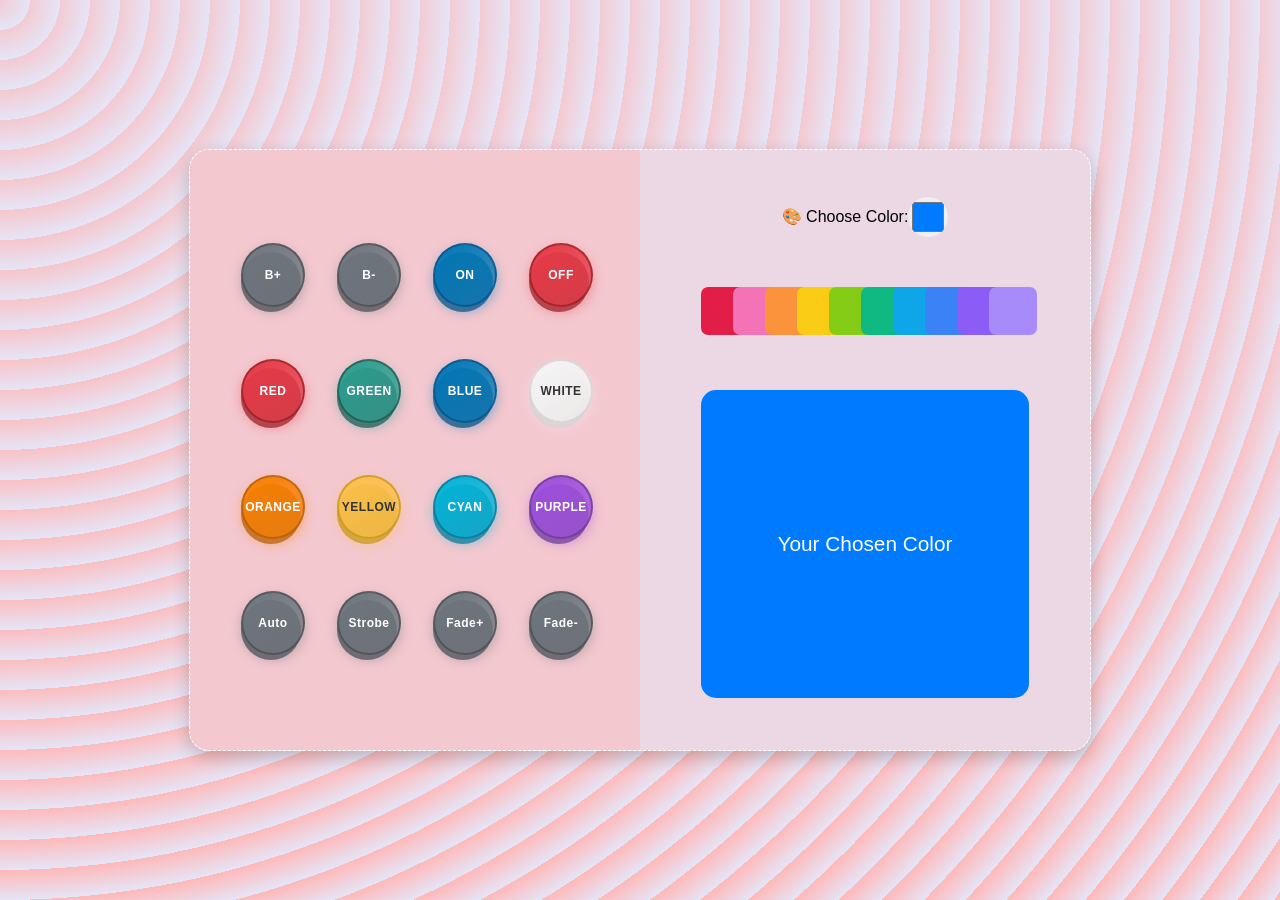
==== web/index.html @ a991ebcf "Add files via upload ESP32 MicroPython code & Web Interface." ====
<!DOCTYPE html>
<html lang="en">
<head>
  <meta charset="UTF-8" />
  <meta name="viewport" content="width=device-width, initial-scale=1.0" />
  <link rel="stylesheet" href="style.css" />
  <title>Smart Remote</title>
</head>
<head>
  <link
    rel="stylesheet"
    href="https://cdnjs.cloudflare.com/ajax/libs/animate.css/4.1.1/animate.min.css"
  />
</head>
<style>
.btn-class-name {
  display: inline-flex;
  align-items: center;
  justify-content: center;
  /* background: #ccc; Example background */
  border: none;
  border-radius: 12px;
  width: 60px;       /* adjust as needed */
  height: 60px;      /* adjust as needed */
  cursor: pointer;
  position: relative;
}

.btn-class-name .front {
  display: flex;
  align-items: center;
  justify-content: center;
  width: 100%;
  height: 100%;
}

.btn-class-name .front img {
  width: 60%;      /* adjust percentage for size */
  height: auto;
  object-fit: contain;
}
</style>
<div class="container-back"></div>
<div class="popup " id="popup">
  <div class="popup-content animate__animated animate__backInUp">
    <h2>Enter Time</h2>
    <label>Start Time:</label><br>
    <input type="time" id="startTime"><br>
    <label>End Time:</label><br>
    <input type="time" id="endTime"><br>

    <button class="save-btn" id="saveTime">Save</button>
    <button class="close-btn" id="closePopup">Close</button>
  </div>
</div>

<!-- Toast Notification -->
<div class="toast" id="toast">
  <div class="toast-content" id="toastContent">
    This is a toast message.
  </div>
  <div class="toast-icon">
    ⚡
  </div>
</div>

<body>

  <div class="container animate__animated animate__lightSpeedInLeft">
    <!-- LEFT PANEL -->
    <div class="left-cont ">
      <div class="remote">

        <!-- Row 1 -->
        <div class="row">
          <button class="btn-class-name gray"><span class="back"></span><span class="front">B+</span></button>
          <button class="btn-class-name gray"><span class="back"></span><span class="front">B-</span></button>
          <button class="btn-class-name blue"><span class="back"></span><span class="front">ON</span></button>
          <button class="btn-class-name red"><span class="back"></span><span class="front">OFF</span></button>
        </div>

        <!-- Row 2 -->
        <div class="row">
          <button class="btn-class-name red"><span class="back"></span><span class="front">RED</span></button>
          <button class="btn-class-name green"><span class="back"></span><span class="front">GREEN</span></button>
          <button class="btn-class-name blue"><span class="back"></span><span class="front">BLUE</span></button>
          <button class="btn-class-name white"><span class="back"></span><span class="front">WHITE</span></button>
        </div>

        <!-- Row 3 -->
        <div class="row">
          <button class="btn-class-name orange"><span class="back"></span><span class="front">ORANGE</span></button>
          <button class="btn-class-name yellow"><span class="back"></span><span class="front">YELLOW</span></button>
          <button class="btn-class-name cyan"><span class="back"></span><span class="front">CYAN</span></button>
          <button class="btn-class-name purple"><span class="back"></span><span class="front">PURPLE</span></button>
        </div>

        <!-- Row 4 -->
        <div class="row">
          <!-- <button class="btn-class-name gray" id="openPopup"><span class="back"></span><span class="front">Sleep</span></button> -->
          <button class="btn-class-name gray"><span class="back"></span><span class="front">Auto</span></button>
          <button class="btn-class-name gray"><span class="back"></span><span class="front">Strobe</span></button>
          <button class="btn-class-name gray"><span class="back"></span><span class="front">Fade+</span></button>
          <button class="btn-class-name gray"><span class="back"></span><span class="front">Fade-</span></button>
        </div>
      </div>
      <p id="buttonMessage" style="text-align:center; font-weight:bold; margin-top:10px;"></p>

    </div>

    <!-- RIGHT PANEL -->
    <div class="right-cont">
      <div class="top-right-cont">
        <label for="colorPicker">🎨 Choose Color:</label>
        <input type="color" id="colorPicker" value="#007bff">
      </div>
      <!-- From Uiverse.io by Cobp --> 
<div class="container-items">
  <button
    class="item-color"
    style="--color: #e11d48"
    aria-color="#e11d48"
  ></button>
  <button
    class="item-color"
    style="--color: #f472b6"
    aria-color="#f472b6"
  ></button>
  <button
    class="item-color"
    style="--color: #fb923c"
    aria-color="#fb923c"
  ></button>
  <button
    class="item-color"
    style="--color: #facc15"
    aria-color="#facc15"
  ></button>
  <button
    class="item-color"
    style="--color: #84cc16"
    aria-color="#84cc16"
  ></button>
  <button
    class="item-color"
    style="--color: #10b981"
    aria-color="#10b981"
  ></button>
  <button
    class="item-color"
    style="--color: #0ea5e9"
    aria-color="#0ea5e9"
  ></button>
  <button
    class="item-color"
    style="--color: #3b82f6"
    aria-color="#3b82f6"
  ></button>
  <button
    class="item-color"
    style="--color: #8b5cf6"
    aria-color="#8b5cf6"
  ></button>
  <button
    class="item-color"
    style="--color: #a78bfa"
    aria-color="#a78bfa"
  ></button>
</div>

      <div class="display-screen">
        <p>Your Chosen Color</p>
      </div>

    </div>
  </div>
  <script src="script.js"></script>
  
  <script>
    document.addEventListener("DOMContentLoaded", () => {
      // Timer
      function updateTime() {
        const now = new Date();
        const hrs = String(now.getHours()).padStart(2, '0');
        const mins = String(now.getMinutes()).padStart(2, '0');
        const secs = String(now.getSeconds()).padStart(2, '0');
        const timeEl = document.getElementById('time');
        if (timeEl) {
          timeEl.textContent = `${hrs}:${mins}:${secs}`;
        }
      }
      setInterval(updateTime, 1000);
      updateTime();
  
      // Color picker
      const picker = document.getElementById("colorPicker");
      const display = document.querySelector(".display-screen");
  
      if (picker && display) {
        picker.addEventListener("input", (e) => {
          display.style.backgroundColor = e.target.value;
          Sync.Color = hexToRgbArray(e.target.value);
          Sync.Strobe = false;
          sendSyncData();
        });
      }
    });
    
    function hexToRgbArray(hex) {
      const bigint = parseInt(hex.replace("#", ""), 16);
      const r = (bigint >> 16) & 255;
      const g = (bigint >> 8) & 255;
      const b = bigint & 255;
      return [r, g, b];
    }
    // Convert hex color to RGB
    function hexToRgb(hex) {
      const bigint = parseInt(hex.replace("#", ""), 16);
      const r = (bigint >> 16) & 255;
      const g = (bigint >> 8) & 255;
      const b = bigint & 255;
      return `${r}, ${g}, ${b}`;
    }
  
    // Handle color selection
    const colorButtons = document.querySelectorAll(".item-color");
    const displayScreen = document.querySelector(".display-screen");
  
    colorButtons.forEach((btn) => {
      btn.addEventListener("click", () => {
        const color = btn.getAttribute("aria-color");
        const rgb = hexToRgb(color);
        Sync.Color = hexToRgbArray(color);
        Sync.Strobe = false;
        sendSyncData();
        displayScreen.style.backgroundColor = `rgb(${rgb})`;
      });
    });
  </script>
  
</body>
</html>
---- web/style.css ----
/* Base Layout */
body {
  margin: 0;
  height: 100vh;
  display: flex;
  justify-content: center;
  align-items: center;
  background: linear-gradient(135deg, #d7e1ec, #f4f4f4);
  font-family: 'Poppins', sans-serif;
}

.container {
  border: 1px dashed white;
  width: 900px;
  height: 600px;
  display: flex;
  flex-direction: row;
  border-radius: 20px;
  overflow: hidden;
  box-shadow: 0 6px 18px rgba(0, 0, 0, 0.2);
}

/* Left Remote Section */
.left-cont {
  width: 50%;
  background: #f4c8cf;
  display: flex;
  justify-content: center;
  align-items: center;
}
/* --- Remote Layout Fix --- */
.remote {
  display: flex;
  flex-direction: column;
  align-items: center;
  gap: 56px;
}

.row {
  display: flex;
  justify-content: center;
  gap: 36px;
}

/* --- Universal Button --- */
.btn-class-name {
  --primary: 255, 90, 120;
  --secondary: 150, 50, 60;

  width: 70px;
  height: 70px;
  border: none;
  outline: none;
  cursor: pointer;
  position: relative;
  background: transparent;
  border-radius: 50%;
  transition: transform 0.2s ease, box-shadow 0.2s ease;
}

/* Shadow base for depth */
.btn-class-name .back {
  position: absolute;
  inset: 0;
  background: rgba(var(--secondary), 0.7);
  border-radius: 50%;
  transform: translateY(6px);
  filter: blur(0.3px);
}

/* Visible top face */
.btn-class-name .front {
  position: absolute;
  inset: 0;
  border-radius: 50%;
  background: linear-gradient(145deg, rgba(var(--primary), 1), rgba(var(--primary), 0.7));
  border: 2px solid rgba(var(--secondary), 0.6);
  display: flex;
  justify-content: center;
  align-items: center;
  color: #fff;
  font-weight: 600;
  font-size: 0.75rem;
  letter-spacing: 0.5px;
  box-shadow: 0 5px 12px rgba(var(--primary), 0.4);
  transition: 0.2s ease;
  transform: translateY(-3px);
}

/* Pressed animation */
.btn-class-name:active .front {
  transform: translateY(3px);
  box-shadow: 0 2px 6px rgba(var(--secondary), 0.3);
}

/* Soft hover glow */
.btn-class-name:hover .front {
  box-shadow: 0 0 15px rgba(var(--primary), 0.7), 0 5px 15px rgba(var(--secondary), 0.4);
}

/* --- Color Variants --- */
.red    { --primary: 230, 57, 70; --secondary: 130, 20, 25; }
.green  { --primary: 42, 157, 143; --secondary: 15, 70, 60; }
.blue   { --primary: 0, 119, 182; --secondary: 0, 70, 120; }
.white  { --primary: 245, 245, 245; --secondary: 200, 200, 200; color: #333; }
.orange { --primary: 247, 127, 0; --secondary: 160, 80, 0; }
.yellow { --primary: 252, 191, 73; --secondary: 180, 140, 0; color: #222; }
.cyan   { --primary: 0, 180, 216; --secondary: 0, 100, 130; }
.purple { --primary: 157, 78, 221; --secondary: 90, 50, 130; }
.gray   { --primary: 108, 117, 125; --secondary: 60, 65, 70; }

/* Fix bright colors */
.white .front { color: #333; }
.yellow .front { color: #333; }

/* --- Optional Glow for Theme --- */
.btn-class-name.glow .front {
  box-shadow: 0 0 20px rgba(var(--primary), 0.8), 0 5px 15px rgba(var(--secondary), 0.4);
}

/* Right Display Section */
.right-cont {
  width: 50%;
  background: #ecd7e4;
  display: flex;
  flex-direction: column;
  justify-content: space-around;
  align-items:center;
  padding: 20px;
  box-sizing: border-box;
  gap: 0px;
}

.top-right-cont {
  display: flex;
  justify-content: space-evenly;
  align-items: center;
  /* gap: 10px; */
}

#colorPicker {
  width: 40px;
  height: 40px;
  border: none;
  border-radius: 100%;
  cursor: pointer;
  margin: 0%;
}

.display-screen {
  width: 80%;
  flex-grow: 0.6;
  background: #007bff;
  border-radius: 15px;
  margin: 5px 0;
  display: flex;
  justify-content: center;
  align-items: center;
  font-size: 1.3rem;
  color: white;
  transition: background 0.3s;
  
}

.bottom-right-cont {
  display: flex;
  justify-content: flex-end;
}

.timer {
  background: #1a1a1a;
  color: #00ffcc;
  padding: 10px 18px;
  border-radius: 30px;
  font-family: monospace;
  font-size: 1.1rem;
  box-shadow: 0 2px 6px rgba(0, 0, 0, 0.2);
}
/* From Uiverse.io by Cobp */ 
.container-items {
  display: flex;
  transform-style: preserve-3d;
  transform: perspective(1000px);
}

.item-color {
  position: relative;
  flex-shrink: 0;
  width: 32px;
  height: 40px;
  border: none;
  outline: none;
  transition: 500ms cubic-bezier(0.175, 0.885, 0.32, 1.1);
  cursor: pointer;

  &::after {
    position: absolute;
    content: "";
    inset: 0;
    width: 40px;
    height: 40px;
    background-color: var(--color);
    border-radius: 6px;
    transform: scale(1.2);
    pointer-events: none;
    transition: 500ms cubic-bezier(0.175, 0.885, 0.32, 1.1);
  }

  &::before {
    position: absolute;
    content: attr(aria-color);
    left: 65%;
    bottom: 52px;
    font-size: 8px;
    line-height: 12px;
    transform: translateX(-50%);
    padding: 2px 0.25rem;
    background-color: #ffffff;
    border-radius: 6px;
    pointer-events: none;
    opacity: 0;
    visibility: hidden;
    transition: 500ms cubic-bezier(0.175, 0.885, 0.32, 1.1);
  }

  &:hover {
    transform: scale(1.5);
    z-index: 99999;

    &::before {
      opacity: 1;
      visibility: visible;
    }
  }

  &:active::after {
    transform: scale(1.1);
  }

  &:focus::before {
    content: "✅Changed";
  }
}

.item-color:hover + * {
  transform: scale(1.3);
  z-index: 9999;
}

.item-color:hover + * + * {
  transform: scale(1.15);
  z-index: 999;
}

.item-color:has(+ *:hover) {
  transform: scale(1.3);
  z-index: 9999;
}

.item-color:has(+ * + *:hover) {
  transform: scale(1.15);
  z-index: 999;
}
/* 🌙 Dark Mode Styles */
body.dark-mode {
  background: linear-gradient(to bottom right, #0f172a, #1e293b, #334155);
  color: #e2e8f0;
}

body.dark-mode .container,
body.dark-mode .output {
  background: rgba(30, 41, 59, 0.9);
  box-shadow: 0 10px 25px rgba(0, 0, 0, 0.6);
}

body.dark-mode h1,
body.dark-mode h2 {
  color: #a5b4fc;
}

body.dark-mode .subtitle {
  color: #94a3b8;
}

body.dark-mode .hall-card {
  background: #1e293b;
  color: #e2e8f0;
}

body.dark-mode .hall-card input {
  background: #334155;
  color: #e2e8f0;
  border: 1px solid #475569;
}

body.dark-mode .btn.primary {
  background: #6366f1;
}

body.dark-mode .btn.danger {
  background: #ef4444;
}

body.dark-mode th {
  background: #475569;
  color: #e0e7ff;
}

body.dark-mode tr:hover {
  background-color: #334155;
}


.toast {
  position: fixed;
  bottom: 20px;
  right: 20px;
  background-color: #333;
  color: #fff;
  padding: 12px 18px;
  border-radius: 6px;
  box-shadow: 0px 4px 8px rgba(0, 0, 0, 0.2);
  display: flex;
  align-items: center;
  gap: 10px;
  opacity: 0;
  transform: translateY(20px);
  transition: opacity 0.4s ease, transform 0.4s ease;
  pointer-events: none; /* prevents blocking clicks */
  z-index: 9999;
}

.toast.show {
  opacity: 1;
  transform: translateY(0);
}

.toast-icon {
  font-size: 18px;
}

.toast-content {
  font-family: Arial, sans-serif;
  font-size: 15px;
}

 /* Popup container */
 .popup {
  display: none;
  position: fixed;
  top: 0;
  left: 0;
  width: 100%;
  height: 100%;
  background: rgba(0, 0, 0, 0.5);
  justify-content: center;
  align-items: center;
  z-index: 1000;
}

/* Popup box */
.popup-content {
  background: white;
  padding: 25px;
  border-radius: 12px;
  text-align: center;
  box-shadow: 0 4px 10px rgba(0,0,0,0.2);
  width: 300px;
}

input[type="time"] {
  padding: 8px;
  border: 1px solid #ccc;
  border-radius: 8px;
  margin: 10px 0;
  width: 80%;
  font-size: 14px;
}

.close-btn, .save-btn {
  margin-top: 15px;
  padding: 8px 16px;
  border: none;
  border-radius: 8px;
  cursor: pointer;
  color: white;
}

.close-btn {
  background: #ef4444;
  margin-right: 10px;
}

.save-btn {
  background: #22c55e;
}


.container-back{
  position: fixed;           /* Fix it to the viewport */
  top: 0;
  left: 0;
  width: 100vw;              /* Full width */
  height: 100vh;             /* Full height */
  z-index: -1;               /* Behind all content */
  background-color: #e5e5f7;
  opacity: 1;
  width: 100%;
  height: 100%;
  background-image: repeating-radial-gradient(
      circle at 0 0,
      transparent 0,
      #e5e5f7 30px
    ),
    repeating-linear-gradient(#ffb5b58a, #ffb8b8);
}



/* 📱 Mobile Responsive Design */
@media (max-width: 768px) {
  .container {
    flex-direction: column;    /* Stack left and right sections */
    width: 95vw;              /* Adjust to screen width */
    height: 90vh;             /* Allow height to grow */
  }

  .left-cont{
    width: 100%;              /* Take full width each */
    height: 50%;
  } 
  .right-cont {
    width: 100%;              /* Take full width each */
    height: 50%;             /* Adjust height automatically */
  }

  .right-cont {
    padding: 15px;
    gap: 15px;
  }

  .display-screen {
    width: 90%;
    font-size: 1rem;
  }

  .remote {
    gap: 36px;
  }

  .row {
    gap: 20px;
  }

  .btn-class-name {
    width: 60px;
    height: 60px;
  }
}
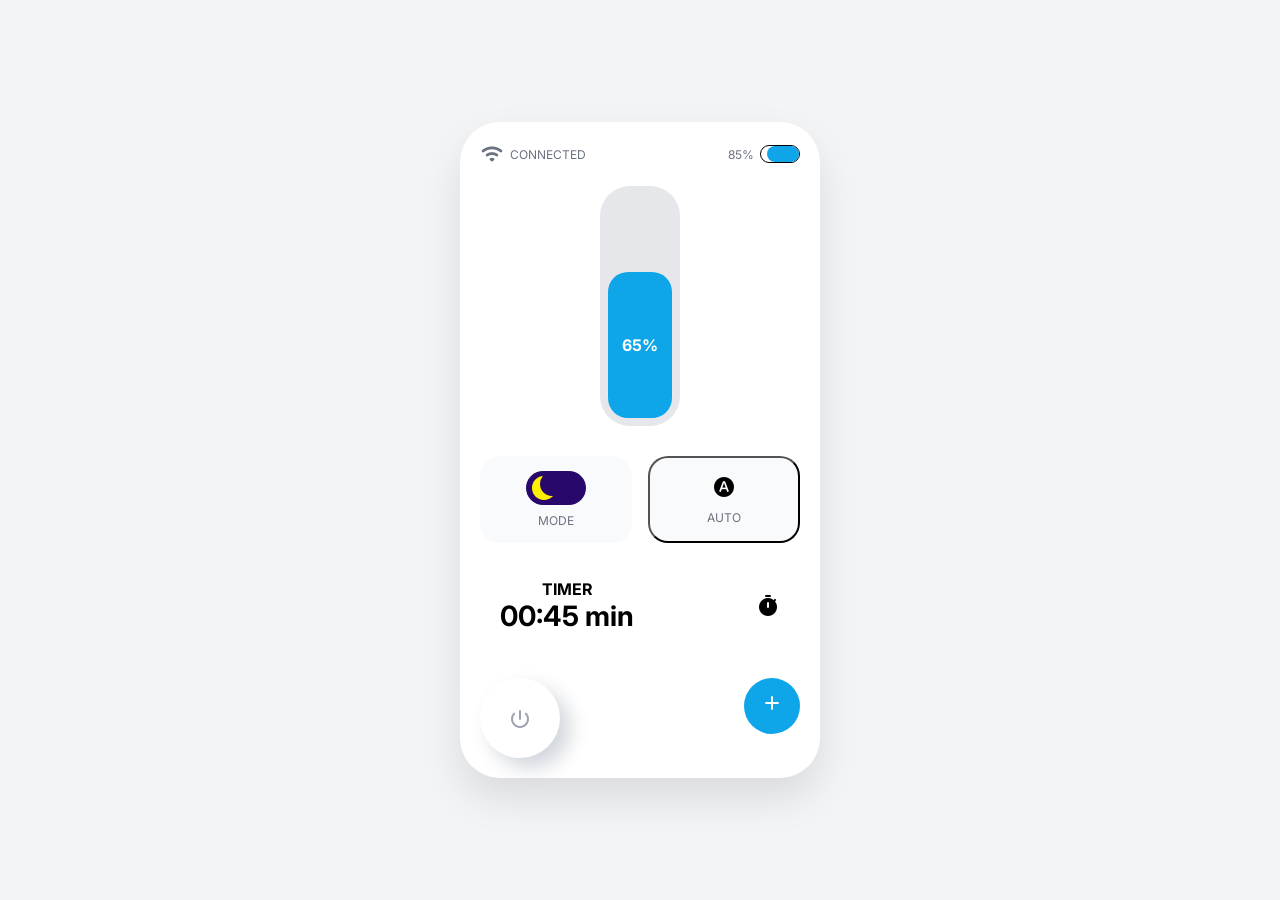
==== commit 37816d4d: "new LED-Remote created" ====
--- a/web/index.html
+++ b/web/index.html
@@ -1,242 +1,97 @@
 <!DOCTYPE html>
 <html lang="en">
 <head>
-  <meta charset="UTF-8" />
-  <meta name="viewport" content="width=device-width, initial-scale=1.0" />
-  <link rel="stylesheet" href="style.css" />
-  <title>Smart Remote</title>
+    <meta charset="UTF-8">
+    <meta name="viewport" content="width=device-width, initial-scale=1.0">
+    <title>Smart Remote Dashboard</title>
+
+    <!-- Google Fonts & Icons -->
+    <link href="https://fonts.googleapis.com/css2?family=Inter:wght@300;400;500;600;700&display=swap" rel="stylesheet">
+    <link href="https://fonts.googleapis.com/icon?family=Material+Icons+Round" rel="stylesheet">
+
+    <!-- Custom CSS -->
+    <link rel="stylesheet" href="style.css">
 </head>
-<head>
-  <link
-    rel="stylesheet"
-    href="https://cdnjs.cloudflare.com/ajax/libs/animate.css/4.1.1/animate.min.css"
-  />
-</head>
-<style>
-.btn-class-name {
-  display: inline-flex;
-  align-items: center;
-  justify-content: center;
-  /* background: #ccc; Example background */
-  border: none;
-  border-radius: 12px;
-  width: 60px;       /* adjust as needed */
-  height: 60px;      /* adjust as needed */
-  cursor: pointer;
-  position: relative;
-}
+<body>
 
-.btn-class-name .front {
-  display: flex;
-  align-items: center;
-  justify-content: center;
-  width: 100%;
-  height: 100%;
-}
+<main class="dashboard">
 
-.btn-class-name .front img {
-  width: 60%;      /* adjust percentage for size */
-  height: auto;
-  object-fit: contain;
-}
-</style>
-<div class="container-back"></div>
-<div class="popup " id="popup">
-  <div class="popup-content animate__animated animate__backInUp">
-    <h2>Enter Time</h2>
-    <label>Start Time:</label><br>
-    <input type="time" id="startTime"><br>
-    <label>End Time:</label><br>
-    <input type="time" id="endTime"><br>
+    <!-- Top Status Bar -->
+    <header class="status-bar">
+        <div class="status-left">
+            <span class="material-icons-round">wifi</span>
+            <span>CONNECTED</span>
+        </div>
 
-    <button class="save-btn" id="saveTime">Save</button>
-    <button class="close-btn" id="closePopup">Close</button>
+        <div class="status-right">
+            <span>85%</span>
+            <div class="battery-container">
+              <div class="percentage-bar"></div>
+            </div>
+        </div>
+    </header>
+
+    <!-- Main Content -->
+    <section class="content">
+
+      <!-- Brightness Slider -->
+<div class="brigtness-container" id="brightnessContainer">
+  <div class="brigtness-fill" id="brightnessFill">
+      <span class="brigtness-percent" id="brightnessPercent">65%</span>
   </div>
 </div>
+<!-- Toast Message -->
+<div id="toast" class="toast">Brightness: 65%</div>
 
-<!-- Toast Notification -->
-<div class="toast" id="toast">
-  <div class="toast-content" id="toastContent">
-    This is a toast message.
-  </div>
-  <div class="toast-icon">
-    ⚡
-  </div>
-</div>
 
-<body>
 
-  <div class="container animate__animated animate__lightSpeedInLeft">
-    <!-- LEFT PANEL -->
-    <div class="left-cont ">
-      <div class="remote">
+        <!-- Controls -->
+        <div class="controls">
 
-        <!-- Row 1 -->
-        <div class="row">
-          <button class="btn-class-name gray"><span class="back"></span><span class="front">B+</span></button>
-          <button class="btn-class-name gray"><span class="back"></span><span class="front">B-</span></button>
-          <button class="btn-class-name blue"><span class="back"></span><span class="front">ON</span></button>
-          <button class="btn-class-name red"><span class="back"></span><span class="front">OFF</span></button>
+            <!-- Mode Switch -->
+            <div class="card">
+                <label class="switch">
+                  <input type="checkbox" id="modeToggle">
+                  <span class="slider"></span>
+                </label>
+                <p>MODE</p>
+            </div>
+            <!-- Toast -->
+        <div id="toast" class="toast">Mode</div>
+            <!-- Auto Button -->
+            <button class="card button">
+                <span class="material-icons-round">hdr_auto</span>
+                <p>AUTO</p>
+            </button>
+
+            <!-- Timer -->
+            <div class="timer-card">
+                <div>
+                    <h4>TIMER</h4>
+                    <p class="time">00:45 <span>min</span></p>
+                </div>
+                <span class="material-icons-round timer-icon">timer</span>
+            </div>
+
         </div>
 
-        <!-- Row 2 -->
-        <div class="row">
-          <button class="btn-class-name red"><span class="back"></span><span class="front">RED</span></button>
-          <button class="btn-class-name green"><span class="back"></span><span class="front">GREEN</span></button>
-          <button class="btn-class-name blue"><span class="back"></span><span class="front">BLUE</span></button>
-          <button class="btn-class-name white"><span class="back"></span><span class="front">WHITE</span></button>
+        <!-- Bottom Buttons -->
+        <div class="bottom-buttons">
+            <button class="power-btn">
+                <span class="material-icons-round">power_settings_new</span>
+            </button>
+
+            <button class="add-btn">
+                <span class="material-icons-round">add</span>
+            </button>
         </div>
 
-        <!-- Row 3 -->
-        <div class="row">
-          <button class="btn-class-name orange"><span class="back"></span><span class="front">ORANGE</span></button>
-          <button class="btn-class-name yellow"><span class="back"></span><span class="front">YELLOW</span></button>
-          <button class="btn-class-name cyan"><span class="back"></span><span class="front">CYAN</span></button>
-          <button class="btn-class-name purple"><span class="back"></span><span class="front">PURPLE</span></button>
-        </div>
+    </section>
 
-        <!-- Row 4 -->
-        <div class="row">
-          <!-- <button class="btn-class-name gray" id="openPopup"><span class="back"></span><span class="front">Sleep</span></button> -->
-          <button class="btn-class-name gray"><span class="back"></span><span class="front">Auto</span></button>
-          <button class="btn-class-name gray"><span class="back"></span><span class="front">Strobe</span></button>
-          <button class="btn-class-name gray"><span class="back"></span><span class="front">Fade+</span></button>
-          <button class="btn-class-name gray"><span class="back"></span><span class="front">Fade-</span></button>
-        </div>
-      </div>
-      <p id="buttonMessage" style="text-align:center; font-weight:bold; margin-top:10px;"></p>
+</main>
 
-    </div>
 
-    <!-- RIGHT PANEL -->
-    <div class="right-cont">
-      <div class="top-right-cont">
-        <label for="colorPicker">🎨 Choose Color:</label>
-        <input type="color" id="colorPicker" value="#007bff">
-      </div>
-      <!-- From Uiverse.io by Cobp --> 
-<div class="container-items">
-  <button
-    class="item-color"
-    style="--color: #e11d48"
-    aria-color="#e11d48"
-  ></button>
-  <button
-    class="item-color"
-    style="--color: #f472b6"
-    aria-color="#f472b6"
-  ></button>
-  <button
-    class="item-color"
-    style="--color: #fb923c"
-    aria-color="#fb923c"
-  ></button>
-  <button
-    class="item-color"
-    style="--color: #facc15"
-    aria-color="#facc15"
-  ></button>
-  <button
-    class="item-color"
-    style="--color: #84cc16"
-    aria-color="#84cc16"
-  ></button>
-  <button
-    class="item-color"
-    style="--color: #10b981"
-    aria-color="#10b981"
-  ></button>
-  <button
-    class="item-color"
-    style="--color: #0ea5e9"
-    aria-color="#0ea5e9"
-  ></button>
-  <button
-    class="item-color"
-    style="--color: #3b82f6"
-    aria-color="#3b82f6"
-  ></button>
-  <button
-    class="item-color"
-    style="--color: #8b5cf6"
-    aria-color="#8b5cf6"
-  ></button>
-  <button
-    class="item-color"
-    style="--color: #a78bfa"
-    aria-color="#a78bfa"
-  ></button>
-</div>
 
-      <div class="display-screen">
-        <p>Your Chosen Color</p>
-      </div>
-
-    </div>
-  </div>
-  <script src="script.js"></script>
-  
-  <script>
-    document.addEventListener("DOMContentLoaded", () => {
-      // Timer
-      function updateTime() {
-        const now = new Date();
-        const hrs = String(now.getHours()).padStart(2, '0');
-        const mins = String(now.getMinutes()).padStart(2, '0');
-        const secs = String(now.getSeconds()).padStart(2, '0');
-        const timeEl = document.getElementById('time');
-        if (timeEl) {
-          timeEl.textContent = `${hrs}:${mins}:${secs}`;
-        }
-      }
-      setInterval(updateTime, 1000);
-      updateTime();
-  
-      // Color picker
-      const picker = document.getElementById("colorPicker");
-      const display = document.querySelector(".display-screen");
-  
-      if (picker && display) {
-        picker.addEventListener("input", (e) => {
-          display.style.backgroundColor = e.target.value;
-          Sync.Color = hexToRgbArray(e.target.value);
-          Sync.Strobe = false;
-          sendSyncData();
-        });
-      }
-    });
-    
-    function hexToRgbArray(hex) {
-      const bigint = parseInt(hex.replace("#", ""), 16);
-      const r = (bigint >> 16) & 255;
-      const g = (bigint >> 8) & 255;
-      const b = bigint & 255;
-      return [r, g, b];
-    }
-    // Convert hex color to RGB
-    function hexToRgb(hex) {
-      const bigint = parseInt(hex.replace("#", ""), 16);
-      const r = (bigint >> 16) & 255;
-      const g = (bigint >> 8) & 255;
-      const b = bigint & 255;
-      return `${r}, ${g}, ${b}`;
-    }
-  
-    // Handle color selection
-    const colorButtons = document.querySelectorAll(".item-color");
-    const displayScreen = document.querySelector(".display-screen");
-  
-    colorButtons.forEach((btn) => {
-      btn.addEventListener("click", () => {
-        const color = btn.getAttribute("aria-color");
-        const rgb = hexToRgb(color);
-        Sync.Color = hexToRgbArray(color);
-        Sync.Strobe = false;
-        sendSyncData();
-        displayScreen.style.backgroundColor = `rgb(${rgb})`;
-      });
-    });
-  </script>
-  
+<script src="script.js"></script>
 </body>
 </html>
--- a/web/style.css
+++ b/web/style.css
@@ -1,459 +1,247 @@
-/* Base Layout */
+* {
+  margin: 0;
+  padding: 0;
+  box-sizing: border-box;
+  font-family: "Inter", sans-serif;
+}
+
 body {
-  margin: 0;
-  height: 100vh;
+  background: #f3f4f6;
   display: flex;
   justify-content: center;
   align-items: center;
-  background: linear-gradient(135deg, #d7e1ec, #f4f4f4);
-  font-family: 'Poppins', sans-serif;
-}
-
-.container {
-  border: 1px dashed white;
-  width: 900px;
-  height: 600px;
-  display: flex;
-  flex-direction: row;
+  min-height: 100vh;
+}
+
+/* Dashboard */
+.dashboard {
+  width: 360px;
+  background: #ffffff;
+  border-radius: 40px;
+  padding: 20px;
+  box-shadow: 0 20px 40px rgba(0,0,0,0.1);
+}
+
+/* Status Bar */
+.status-bar {
+  display: flex;
+  justify-content: space-between;
+  color: #6b7280;
+  font-size: 12px;
+}
+
+.status-left,
+.status-right {
+  display: flex;
+  align-items: center;
+  gap: 6px;
+}
+
+.battery {
+  transform: rotate(90deg);
+  color: #0ea5e9;
+}
+
+/* Content */
+.content {
+  margin-top: 20px;
+  text-align: center;
+}
+
+/* brigtness */
+.brigtness-container {
+  width: 80px;
+  height: 240px;
+  background: #e5e7eb;
+  border-radius: 30px;
+  margin: auto;
+  display: flex;
+  align-items: flex-end;
+  padding: 8px;
+  cursor: pointer;
+}
+
+.brigtness-fill {
+  background: #0ea5e9;
+  height: 65%;
+  width: 100%;
   border-radius: 20px;
-  overflow: hidden;
-  box-shadow: 0 6px 18px rgba(0, 0, 0, 0.2);
-}
-
-/* Left Remote Section */
-.left-cont {
-  width: 50%;
-  background: #f4c8cf;
-  display: flex;
-  justify-content: center;
-  align-items: center;
-}
-/* --- Remote Layout Fix --- */
-.remote {
-  display: flex;
-  flex-direction: column;
-  align-items: center;
-  gap: 56px;
-}
-
-.row {
-  display: flex;
-  justify-content: center;
-  gap: 36px;
-}
-
-/* --- Universal Button --- */
-.btn-class-name {
-  --primary: 255, 90, 120;
-  --secondary: 150, 50, 60;
-
-  width: 70px;
-  height: 70px;
-  border: none;
-  outline: none;
-  cursor: pointer;
   position: relative;
-  background: transparent;
-  border-radius: 50%;
-  transition: transform 0.2s ease, box-shadow 0.2s ease;
-}
-
-/* Shadow base for depth */
-.btn-class-name .back {
+}
+
+.brigtness-percent {
   position: absolute;
-  inset: 0;
-  background: rgba(var(--secondary), 0.7);
-  border-radius: 50%;
-  transform: translateY(6px);
-  filter: blur(0.3px);
-}
-
-/* Visible top face */
-.btn-class-name .front {
-  position: absolute;
-  inset: 0;
-  border-radius: 50%;
-  background: linear-gradient(145deg, rgba(var(--primary), 1), rgba(var(--primary), 0.7));
-  border: 2px solid rgba(var(--secondary), 0.6);
-  display: flex;
-  justify-content: center;
-  align-items: center;
+  top: 50%;
+  left: 50%;
+  transform: translate(-50%, -50%);
   color: #fff;
-  font-weight: 600;
-  font-size: 0.75rem;
-  letter-spacing: 0.5px;
-  box-shadow: 0 5px 12px rgba(var(--primary), 0.4);
-  transition: 0.2s ease;
-  transform: translateY(-3px);
-}
-
-/* Pressed animation */
-.btn-class-name:active .front {
-  transform: translateY(3px);
-  box-shadow: 0 2px 6px rgba(var(--secondary), 0.3);
-}
-
-/* Soft hover glow */
-.btn-class-name:hover .front {
-  box-shadow: 0 0 15px rgba(var(--primary), 0.7), 0 5px 15px rgba(var(--secondary), 0.4);
-}
-
-/* --- Color Variants --- */
-.red    { --primary: 230, 57, 70; --secondary: 130, 20, 25; }
-.green  { --primary: 42, 157, 143; --secondary: 15, 70, 60; }
-.blue   { --primary: 0, 119, 182; --secondary: 0, 70, 120; }
-.white  { --primary: 245, 245, 245; --secondary: 200, 200, 200; color: #333; }
-.orange { --primary: 247, 127, 0; --secondary: 160, 80, 0; }
-.yellow { --primary: 252, 191, 73; --secondary: 180, 140, 0; color: #222; }
-.cyan   { --primary: 0, 180, 216; --secondary: 0, 100, 130; }
-.purple { --primary: 157, 78, 221; --secondary: 90, 50, 130; }
-.gray   { --primary: 108, 117, 125; --secondary: 60, 65, 70; }
-
-/* Fix bright colors */
-.white .front { color: #333; }
-.yellow .front { color: #333; }
-
-/* --- Optional Glow for Theme --- */
-.btn-class-name.glow .front {
-  box-shadow: 0 0 20px rgba(var(--primary), 0.8), 0 5px 15px rgba(var(--secondary), 0.4);
-}
-
-/* Right Display Section */
-.right-cont {
-  width: 50%;
-  background: #ecd7e4;
-  display: flex;
-  flex-direction: column;
-  justify-content: space-around;
-  align-items:center;
-  padding: 20px;
-  box-sizing: border-box;
-  gap: 0px;
-}
-
-.top-right-cont {
-  display: flex;
-  justify-content: space-evenly;
-  align-items: center;
-  /* gap: 10px; */
-}
-
-#colorPicker {
-  width: 40px;
-  height: 40px;
-  border: none;
-  border-radius: 100%;
-  cursor: pointer;
-  margin: 0%;
-}
-
-.display-screen {
-  width: 80%;
-  flex-grow: 0.6;
-  background: #007bff;
-  border-radius: 15px;
-  margin: 5px 0;
-  display: flex;
-  justify-content: center;
-  align-items: center;
-  font-size: 1.3rem;
-  color: white;
-  transition: background 0.3s;
-  
-}
-
-.bottom-right-cont {
-  display: flex;
-  justify-content: flex-end;
-}
-
-.timer {
-  background: #1a1a1a;
-  color: #00ffcc;
-  padding: 10px 18px;
-  border-radius: 30px;
-  font-family: monospace;
-  font-size: 1.1rem;
-  box-shadow: 0 2px 6px rgba(0, 0, 0, 0.2);
-}
-/* From Uiverse.io by Cobp */ 
-.container-items {
-  display: flex;
-  transform-style: preserve-3d;
-  transform: perspective(1000px);
-}
-
-.item-color {
-  position: relative;
-  flex-shrink: 0;
-  width: 32px;
-  height: 40px;
-  border: none;
-  outline: none;
-  transition: 500ms cubic-bezier(0.175, 0.885, 0.32, 1.1);
-  cursor: pointer;
-
-  &::after {
-    position: absolute;
-    content: "";
-    inset: 0;
-    width: 40px;
-    height: 40px;
-    background-color: var(--color);
-    border-radius: 6px;
-    transform: scale(1.2);
-    pointer-events: none;
-    transition: 500ms cubic-bezier(0.175, 0.885, 0.32, 1.1);
-  }
-
-  &::before {
-    position: absolute;
-    content: attr(aria-color);
-    left: 65%;
-    bottom: 52px;
-    font-size: 8px;
-    line-height: 12px;
-    transform: translateX(-50%);
-    padding: 2px 0.25rem;
-    background-color: #ffffff;
-    border-radius: 6px;
-    pointer-events: none;
-    opacity: 0;
-    visibility: hidden;
-    transition: 500ms cubic-bezier(0.175, 0.885, 0.32, 1.1);
-  }
-
-  &:hover {
-    transform: scale(1.5);
-    z-index: 99999;
-
-    &::before {
-      opacity: 1;
-      visibility: visible;
-    }
-  }
-
-  &:active::after {
-    transform: scale(1.1);
-  }
-
-  &:focus::before {
-    content: "✅Changed";
-  }
-}
-
-.item-color:hover + * {
-  transform: scale(1.3);
-  z-index: 9999;
-}
-
-.item-color:hover + * + * {
-  transform: scale(1.15);
-  z-index: 999;
-}
-
-.item-color:has(+ *:hover) {
-  transform: scale(1.3);
-  z-index: 9999;
-}
-
-.item-color:has(+ * + *:hover) {
-  transform: scale(1.15);
-  z-index: 999;
-}
-/* 🌙 Dark Mode Styles */
-body.dark-mode {
-  background: linear-gradient(to bottom right, #0f172a, #1e293b, #334155);
-  color: #e2e8f0;
-}
-
-body.dark-mode .container,
-body.dark-mode .output {
-  background: rgba(30, 41, 59, 0.9);
-  box-shadow: 0 10px 25px rgba(0, 0, 0, 0.6);
-}
-
-body.dark-mode h1,
-body.dark-mode h2 {
-  color: #a5b4fc;
-}
-
-body.dark-mode .subtitle {
-  color: #94a3b8;
-}
-
-body.dark-mode .hall-card {
-  background: #1e293b;
-  color: #e2e8f0;
-}
-
-body.dark-mode .hall-card input {
-  background: #334155;
-  color: #e2e8f0;
-  border: 1px solid #475569;
-}
-
-body.dark-mode .btn.primary {
-  background: #6366f1;
-}
-
-body.dark-mode .btn.danger {
-  background: #ef4444;
-}
-
-body.dark-mode th {
-  background: #475569;
-  color: #e0e7ff;
-}
-
-body.dark-mode tr:hover {
-  background-color: #334155;
-}
-
-
+  font-weight: bold;
+}
+/* Toast Message */
 .toast {
   position: fixed;
-  bottom: 20px;
-  right: 20px;
-  background-color: #333;
+  bottom: 40px;
+  left: 50%;
+  transform: translateX(-50%) scale(0.9);
+  background-color: #111;
   color: #fff;
-  padding: 12px 18px;
-  border-radius: 6px;
-  box-shadow: 0px 4px 8px rgba(0, 0, 0, 0.2);
-  display: flex;
-  align-items: center;
-  gap: 10px;
+  padding: 10px 18px;
+  border-radius: 25px;
+  font-size: 14px;
+  font-weight: 500;
   opacity: 0;
-  transform: translateY(20px);
-  transition: opacity 0.4s ease, transform 0.4s ease;
-  pointer-events: none; /* prevents blocking clicks */
+  pointer-events: none;
+  transition: opacity 0.3s ease, transform 0.3s ease;
   z-index: 9999;
 }
 
+/* Visible toast */
 .toast.show {
   opacity: 1;
-  transform: translateY(0);
-}
-
-.toast-icon {
-  font-size: 18px;
-}
-
-.toast-content {
-  font-family: Arial, sans-serif;
-  font-size: 15px;
-}
-
- /* Popup container */
- .popup {
-  display: none;
-  position: fixed;
+  transform: translateX(-50%) scale(1);
+}
+
+
+/* Controls */
+.controls {
+  display: grid;
+  grid-template-columns: repeat(2, 1fr);
+  gap: 16px;
+  margin-top: 30px;
+}
+
+.card {
+  background: #f9fafb;
+  padding: 15px;
+  border-radius: 20px;
+  text-align: center;
+  cursor: pointer;
+}
+
+/* From Uiverse.io by alexruix */ 
+/* The switch - the box around the slider */
+.switch {
+  font-size: 17px;
+  position: relative;
+  display: inline-block;
+  width: 3.5em;
+  height: 2em;
+}
+
+/* Hide default HTML checkbox */
+.switch input {
+  opacity: 0;
+  width: 0;
+  height: 0;
+}
+
+/* The slider */
+.slider {
+  --background: #28096b;
+  position: absolute;
+  cursor: pointer;
   top: 0;
   left: 0;
-  width: 100%;
-  height: 100%;
-  background: rgba(0, 0, 0, 0.5);
-  justify-content: center;
+  right: 0;
+  bottom: 0;
+  background-color: var(--background);
+  transition: .5s;
+  border-radius: 30px;
+}
+
+.slider:before {
+  position: absolute;
+  content: "";
+  height: 1.4em;
+  width: 1.4em;
+  border-radius: 50%;
+  left: 10%;
+  bottom: 15%;
+  box-shadow: inset 8px -4px 0px 0px #fff000;
+  background: var(--background);
+  transition: .5s;
+}
+
+input:checked + .slider {
+  background-color: #522ba7;
+}
+
+input:checked + .slider:before {
+  transform: translateX(100%);
+  box-shadow: inset 15px -4px 0px 15px #fff000;
+}
+.card p {
+  margin-top: 8px;
+  font-size: 12px;
+  color: #6b7280;
+}
+
+/* Timer */
+.timer-card {
+  grid-column: span 2;
+  background: #ffffff;
+  padding: 20px;
+  border-radius: 20px;
+  display: flex;
+  justify-content: space-between;
   align-items: center;
-  z-index: 1000;
-}
-
-/* Popup box */
-.popup-content {
-  background: white;
-  padding: 25px;
-  border-radius: 12px;
-  text-align: center;
-  box-shadow: 0 4px 10px rgba(0,0,0,0.2);
-  width: 300px;
-}
-
-input[type="time"] {
-  padding: 8px;
-  border: 1px solid #ccc;
-  border-radius: 8px;
-  margin: 10px 0;
-  width: 80%;
-  font-size: 14px;
-}
-
-.close-btn, .save-btn {
-  margin-top: 15px;
-  padding: 8px 16px;
+}
+
+.time {
+  font-size: 28px;
+  font-weight: bold;
+}
+
+/* Bottom Buttons */
+.bottom-buttons {
+  display: flex;
+  justify-content: space-between;
+  margin-top: 25px;
+}
+
+.power-btn {
+  width: 80px;
+  height: 80px;
+  border-radius: 50%;
   border: none;
-  border-radius: 8px;
-  cursor: pointer;
+  background: #ffffff;
+  box-shadow: 10px 10px 20px #d1d5db,
+              -10px -10px 20px #ffffff;
+  font-size: 36px;
+  color: #9ca3af;
+  cursor: pointer;
+}
+
+.add-btn {
+  width: 56px;
+  height: 56px;
+  border-radius: 50%;
+  border: none;
+  background: #0ea5e9;
   color: white;
-}
-
-.close-btn {
-  background: #ef4444;
-  margin-right: 10px;
-}
-
-.save-btn {
-  background: #22c55e;
-}
-
-
-.container-back{
-  position: fixed;           /* Fix it to the viewport */
-  top: 0;
-  left: 0;
-  width: 100vw;              /* Full width */
-  height: 100vh;             /* Full height */
-  z-index: -1;               /* Behind all content */
-  background-color: #e5e5f7;
-  opacity: 1;
-  width: 100%;
-  height: 100%;
-  background-image: repeating-radial-gradient(
-      circle at 0 0,
-      transparent 0,
-      #e5e5f7 30px
-    ),
-    repeating-linear-gradient(#ffb5b58a, #ffb8b8);
-}
-
-
-
-/* 📱 Mobile Responsive Design */
-@media (max-width: 768px) {
-  .container {
-    flex-direction: column;    /* Stack left and right sections */
-    width: 95vw;              /* Adjust to screen width */
-    height: 90vh;             /* Allow height to grow */
-  }
-
-  .left-cont{
-    width: 100%;              /* Take full width each */
-    height: 50%;
-  } 
-  .right-cont {
-    width: 100%;              /* Take full width each */
-    height: 50%;             /* Adjust height automatically */
-  }
-
-  .right-cont {
-    padding: 15px;
-    gap: 15px;
-  }
-
-  .display-screen {
-    width: 90%;
-    font-size: 1rem;
-  }
-
-  .remote {
-    gap: 36px;
-  }
-
-  .row {
-    gap: 20px;
-  }
-
-  .btn-class-name {
-    width: 60px;
-    height: 60px;
-  }
-}
+  font-size: 24px;
+  cursor: pointer;
+}
+
+button{
+  transition: all 0.2s;
+}
+button:active{
+  background-color: #aaaaaa;
+}
+
+
+.battery-container{
+  width: 40px;
+  height: 18px;
+  border: 1px solid black;
+  border-radius: 30px;
+  display: flex;
+  justify-content: end;
+}
+.percentage-bar{
+  background-color: #0ea5e9;
+  width: 85%;
+  height: 16px;
+  border-radius: 30px;
+}
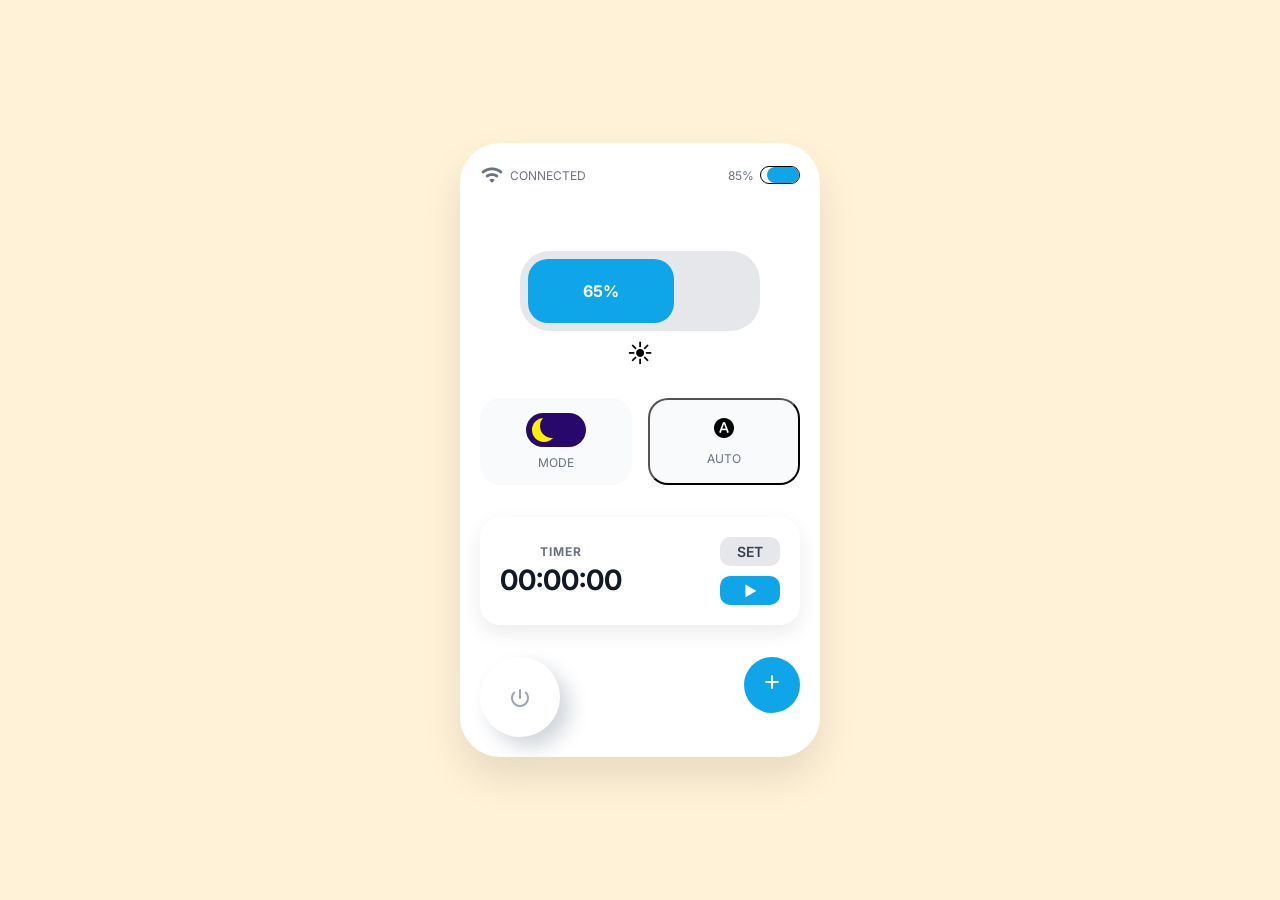
==== commit b2c307d1: "some changes done" ====
--- a/web/index.html
+++ b/web/index.html
@@ -3,7 +3,7 @@
 <head>
     <meta charset="UTF-8">
     <meta name="viewport" content="width=device-width, initial-scale=1.0">
-    <title>Smart Remote Dashboard</title>
+    <title>Remote Dashboard</title>
 
     <!-- Google Fonts & Icons -->
     <link href="https://fonts.googleapis.com/css2?family=Inter:wght@300;400;500;600;700&display=swap" rel="stylesheet">
@@ -35,11 +35,20 @@
     <section class="content">
 
       <!-- Brightness Slider -->
+<!-- Brightness Slider -->
+
 <div class="brigtness-container" id="brightnessContainer">
+
+  <!-- CENTER ICON -->
+
+  <!-- FILL -->
   <div class="brigtness-fill" id="brightnessFill">
-      <span class="brigtness-percent" id="brightnessPercent">65%</span>
+    <span class="brigtness-percent" id="brightnessPercent">65%</span>
   </div>
+
 </div>
+<span class="brigtness-icon" style="margin-bottom: 5%; font-size: 25px;">&#9728;</span>
+
 <!-- Toast Message -->
 <div id="toast" class="toast">Brightness: 65%</div>
 
@@ -57,24 +66,36 @@
                 <p>MODE</p>
             </div>
             <!-- Toast -->
-        <div id="toast" class="toast">Mode</div>
             <!-- Auto Button -->
             <button class="card button">
                 <span class="material-icons-round">hdr_auto</span>
                 <p>AUTO</p>
             </button>
 
-            <!-- Timer -->
-            <div class="timer-card">
-                <div>
-                    <h4>TIMER</h4>
-                    <p class="time">00:45 <span>min</span></p>
-                </div>
-                <span class="material-icons-round timer-icon">timer</span>
-            </div>
-
+            
+            
+                
+            
+        
         </div>
-
+        <!-- Timer -->
+            
+        <div class="timer-card">
+          <div class="timer-left">
+            <h4>TIMER</h4>
+            <p class="time">
+              <span id="timerScreen">00:00:00</span>
+            </p>
+          </div>
+        
+          <div class="timer-buttons">
+            <button id="setBtn">SET</button>
+            <button id="playPauseBtn">▶</button>
+          </div>
+        </div>
+        
+        <!-- Toast -->
+        <div id="toast" class="toast">Timer Finished</div>
         <!-- Bottom Buttons -->
         <div class="bottom-buttons">
             <button class="power-btn">
@@ -89,6 +110,7 @@
     </section>
 
 </main>
+<div id="toast" class="toast">Mode</div>
 
 
 
--- a/web/style.css
+++ b/web/style.css
@@ -6,7 +6,7 @@
 }
 
 body {
-  background: #f3f4f6;
+  background: #fff2d7;
   display: flex;
   justify-content: center;
   align-items: center;
@@ -48,23 +48,27 @@
   text-align: center;
 }
 
-/* brigtness */
+/* brightness */
 .brigtness-container {
-  width: 80px;
-  height: 240px;
+  width: 240px;          /* was height */
+  height: 80px;          /* was width */
   background: #e5e7eb;
   border-radius: 30px;
-  margin: auto;
-  display: flex;
-  align-items: flex-end;
+  margin-top: 20%;
+  margin-bottom: 2%;
+  margin-left: auto;
+  margin-right: auto;
+  display: flex;
+  align-items: center;
+  justify-content: flex-start; /* fill from left */
   padding: 8px;
   cursor: pointer;
 }
 
 .brigtness-fill {
   background: #0ea5e9;
-  height: 65%;
-  width: 100%;
+  width: 65%;            /* was height */
+  height: 100%;
   border-radius: 20px;
   position: relative;
 }
@@ -77,6 +81,7 @@
   color: #fff;
   font-weight: bold;
 }
+
 /* Toast Message */
 .toast {
   position: fixed;
@@ -177,20 +182,7 @@
 }
 
 /* Timer */
-.timer-card {
-  grid-column: span 2;
-  background: #ffffff;
-  padding: 20px;
-  border-radius: 20px;
-  display: flex;
-  justify-content: space-between;
-  align-items: center;
-}
-
-.time {
-  font-size: 28px;
-  font-weight: bold;
-}
+
 
 /* Bottom Buttons */
 .bottom-buttons {
@@ -244,4 +236,100 @@
   width: 85%;
   height: 16px;
   border-radius: 30px;
-}+}
+
+
+/* TIMER CARD */
+.timer-card {
+  background: #ffffff;
+  padding: 20px;
+  border-radius: 20px;
+  display: flex;
+  justify-content: space-between;
+  align-items: center;
+  box-shadow: 0 8px 20px rgba(0, 0, 0, 0.08);
+  margin-top: 10%;
+  margin-bottom: 10%;
+}
+
+/* LEFT SECTION */
+.timer-left h4 {
+  font-size: 12px;
+  letter-spacing: 1px;
+  color: #6b7280;
+  margin-bottom: 4px;
+}
+
+.time {
+  font-size: 28px;
+  font-weight: bold;
+  color: #111827;
+}
+
+/* BUTTON CONTAINER */
+.timer-buttons {
+  display: flex;
+  flex-direction: column;
+  gap: 10px;
+}
+
+/* COMMON BUTTON STYLE */
+.timer-buttons button {
+  width: 60px;
+  padding: 6px 0;
+  border: none;
+  border-radius: 10px;
+  font-size: 14px;
+  font-weight: 600;
+  cursor: pointer;
+  transition: transform 0.1s ease, box-shadow 0.1s ease;
+}
+
+/* SET BUTTON */
+#setBtn {
+  background: #e5e7eb;
+  color: #374151;
+}
+
+#setBtn:hover {
+  background: #d1d5db;
+}
+
+/* PLAY / PAUSE BUTTON */
+#playPauseBtn {
+  background: #0ea5e9;
+  color: #ffffff;
+}
+
+#playPauseBtn:hover {
+  background: #0284c7;
+}
+
+/* BUTTON PRESS EFFECT */
+.timer-buttons button:active {
+  transform: scale(0.95);
+}
+
+/* TOAST MESSAGE */
+.toast {
+  position: fixed;
+  bottom: 40px;
+  left: 50%;
+  transform: translateX(-50%) translateY(10px);
+  background: rgba(0, 0, 0, 0.9);
+  color: #ffffff;
+  padding: 10px 18px;
+  border-radius: 22px;
+  font-size: 14px;
+  font-weight: 500;
+  opacity: 0;
+  pointer-events: none;
+  transition: opacity 0.3s ease, transform 0.3s ease;
+  z-index: 999;
+}
+
+/* SHOW TOAST */
+.toast.show {
+  opacity: 1;
+  transform: translateX(-50%) translateY(0);
+}
